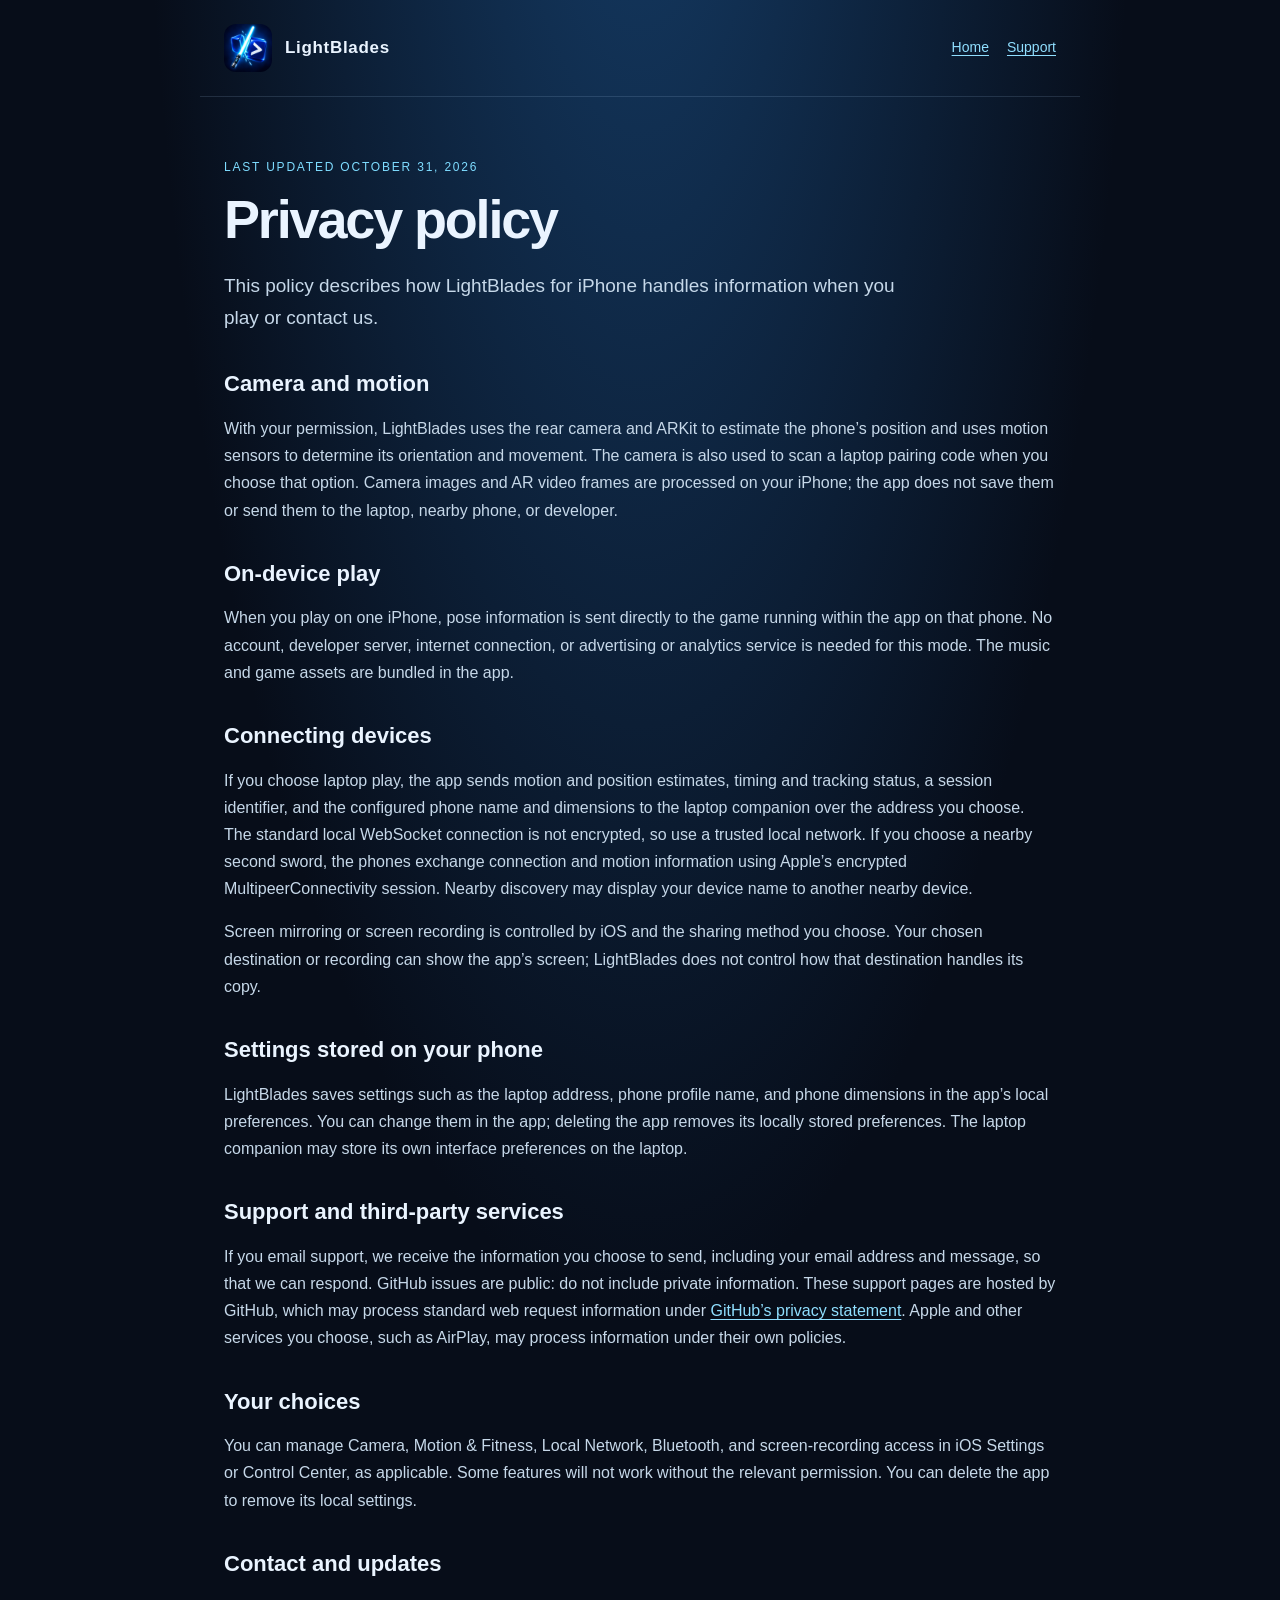
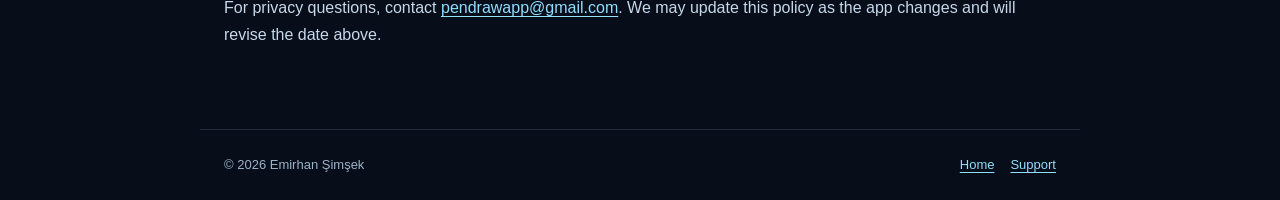
==== privacy.html @ 12b4bb8f "Add LightBlades support and privacy pages" ====
<!doctype html><html lang="en"><head><meta charset="utf-8"><meta name="viewport" content="width=device-width,initial-scale=1"><meta name="description" content="Privacy policy for LightBlades for iPhone."><title>Privacy policy · LightBlades</title><link rel="stylesheet" href="assets/style.css"><link rel="icon" href="assets/icon.png"></head><body>
<header><img src="assets/icon.png" alt=""><strong>LightBlades</strong><nav><a href="index.html">Home</a><a href="support.html">Support</a></nav></header><main>
<p class="eyebrow">Last updated October 31, 2026</p><h1>Privacy policy</h1><p class="lead">This policy describes how LightBlades for iPhone handles information when you play or contact us.</p>
<h2>Camera and motion</h2><p>With your permission, LightBlades uses the rear camera and ARKit to estimate the phone’s position and uses motion sensors to determine its orientation and movement. The camera is also used to scan a laptop pairing code when you choose that option. Camera images and AR video frames are processed on your iPhone; the app does not save them or send them to the laptop, nearby phone, or developer.</p>
<h2>On-device play</h2><p>When you play on one iPhone, pose information is sent directly to the game running within the app on that phone. No account, developer server, internet connection, or advertising or analytics service is needed for this mode. The music and game assets are bundled in the app.</p>
<h2>Connecting devices</h2><p>If you choose laptop play, the app sends motion and position estimates, timing and tracking status, a session identifier, and the configured phone name and dimensions to the laptop companion over the address you choose. The standard local WebSocket connection is not encrypted, so use a trusted local network. If you choose a nearby second sword, the phones exchange connection and motion information using Apple’s encrypted MultipeerConnectivity session. Nearby discovery may display your device name to another nearby device.</p>
<p>Screen mirroring or screen recording is controlled by iOS and the sharing method you choose. Your chosen destination or recording can show the app’s screen; LightBlades does not control how that destination handles its copy.</p>
<h2>Settings stored on your phone</h2><p>LightBlades saves settings such as the laptop address, phone profile name, and phone dimensions in the app’s local preferences. You can change them in the app; deleting the app removes its locally stored preferences. The laptop companion may store its own interface preferences on the laptop.</p>
<h2>Support and third-party services</h2><p>If you email support, we receive the information you choose to send, including your email address and message, so that we can respond. GitHub issues are public: do not include private information. These support pages are hosted by GitHub, which may process standard web request information under <a href="https://docs.github.com/en/site-policy/privacy-policies/github-general-privacy-statement">GitHub’s privacy statement</a>. Apple and other services you choose, such as AirPlay, may process information under their own policies.</p>
<h2>Your choices</h2><p>You can manage Camera, Motion &amp; Fitness, Local Network, Bluetooth, and screen-recording access in iOS Settings or Control Center, as applicable. Some features will not work without the relevant permission. You can delete the app to remove its local settings.</p>
<h2>Contact and updates</h2><p>For privacy questions, contact <a href="mailto:pendrawapp@gmail.com?subject=LightBlades%20privacy">pendrawapp@gmail.com</a>. We may update this policy as the app changes and will revise the date above.</p></main>
<footer><span>© 2026 Emirhan Şimşek</span><nav><a href="index.html">Home</a><a href="support.html">Support</a></nav></footer></body></html>
---- assets/style.css ----
:root{color-scheme:dark;font-family:-apple-system,BlinkMacSystemFont,"Segoe UI",sans-serif;background:#070d19;color:#eaf4ff}
*{box-sizing:border-box}body{margin:0;background:radial-gradient(ellipse at 50% -20%,#153d68 0,transparent 55%),#070d19;min-height:100vh;line-height:1.7}a{color:#90dfff;text-underline-offset:3px}a:hover{color:white}header,main,footer{max-width:880px;margin:auto;padding:24px}header{display:flex;align-items:center;gap:13px;border-bottom:1px solid #b4dbff24}header img{width:48px;height:48px;border-radius:12px}header strong{font-size:17px;letter-spacing:.04em}header nav{margin-left:auto;display:flex;gap:18px;font-size:14px}main{padding-top:48px;padding-bottom:64px}h1{font-size:clamp(34px,6vw,54px);line-height:1.12;letter-spacing:-.04em;margin:0 0 20px}h2{font-size:22px;line-height:1.3;margin:36px 0 10px}p,li{color:#c6d8e9}li{padding:4px 0}.eyebrow{font-size:12px;letter-spacing:.15em;color:#7edcff;text-transform:uppercase}.lead{font-size:19px;max-width:680px}.actions{display:flex;gap:12px;flex-wrap:wrap;margin:30px 0}.button{display:inline-block;padding:10px 17px;border:1px solid #5bbff066;border-radius:10px;text-decoration:none;background:#173c5b;color:#f4fbff;font-weight:600}.card{border:1px solid #b4dbff24;border-radius:16px;padding:20px 24px;background:#12263c99;margin:20px 0}.card h2{margin-top:0}footer{border-top:1px solid #b4dbff24;display:flex;justify-content:space-between;gap:16px;color:#9bb3c9;font-size:13px}footer nav{display:flex;gap:16px}@media(max-width:480px){header,main,footer{padding-left:18px;padding-right:18px}header nav{gap:10px;font-size:12px}main{padding-top:32px}footer{flex-direction:column}}
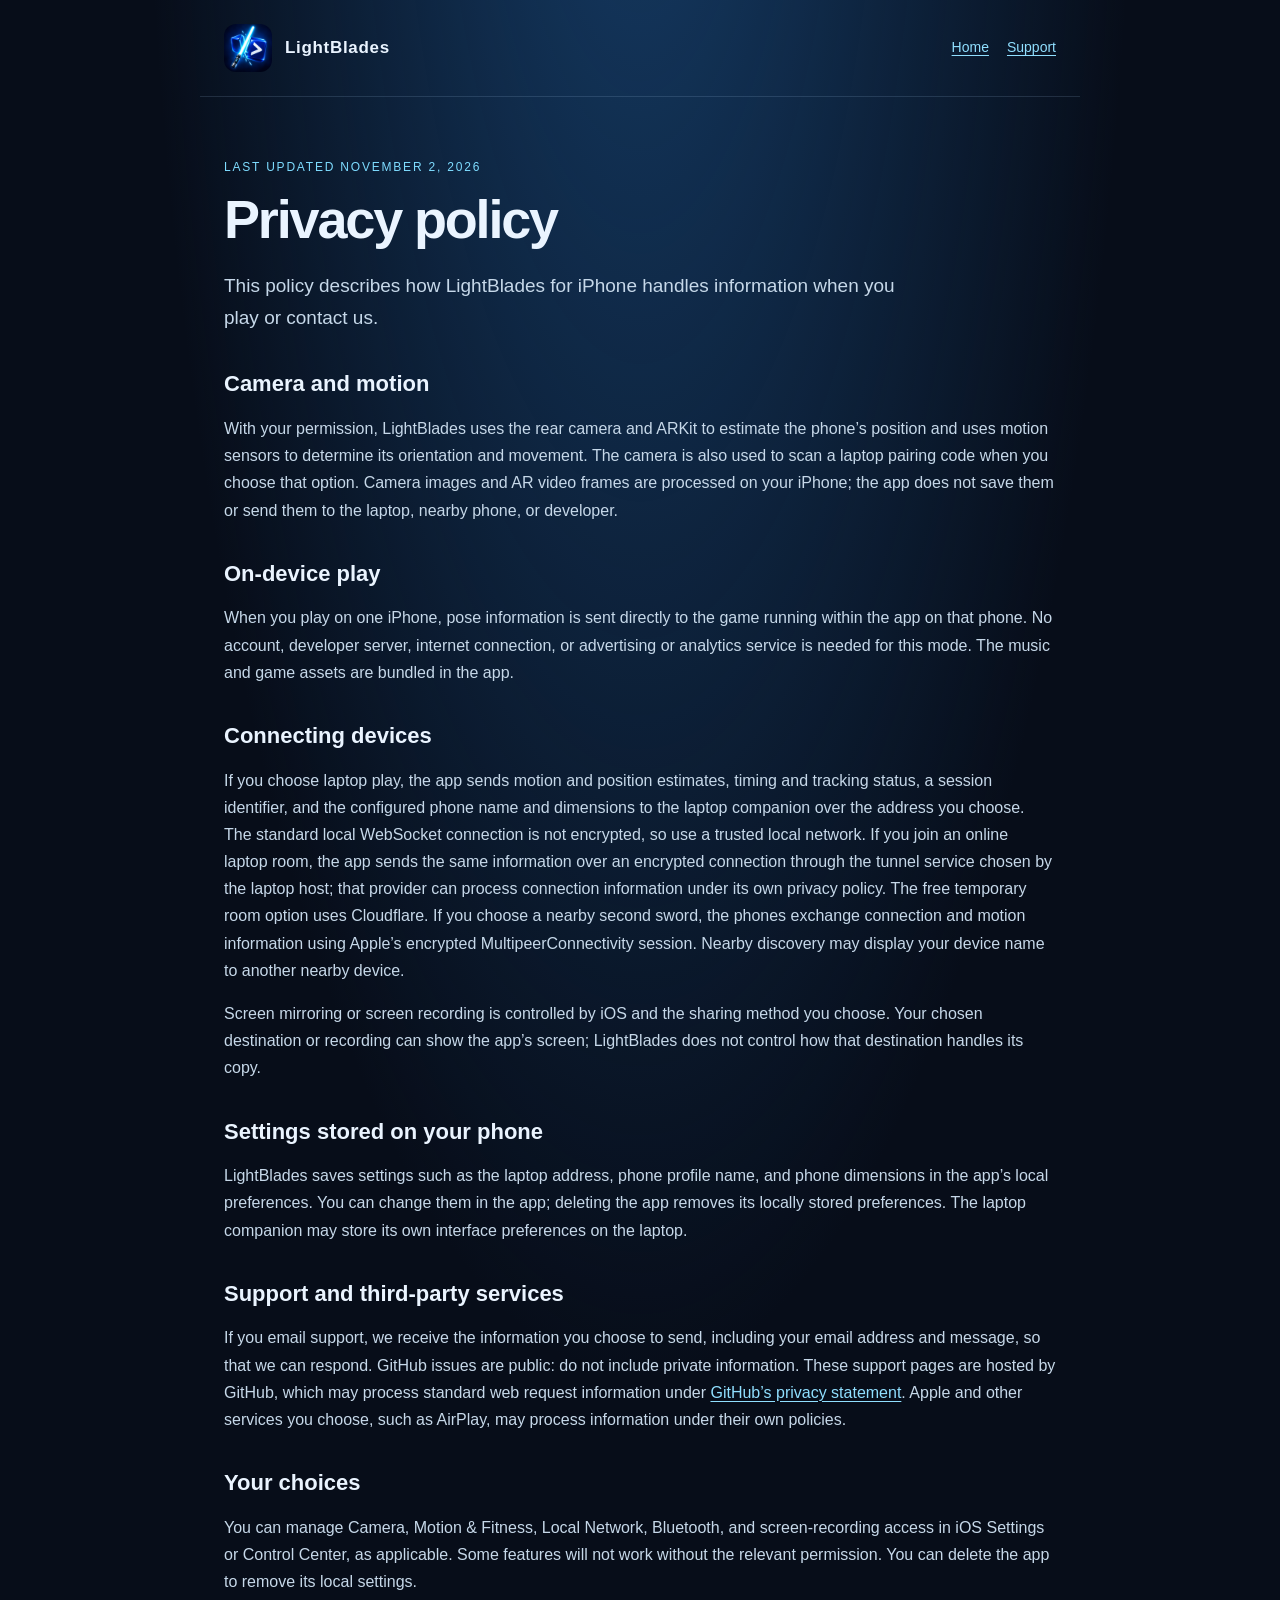
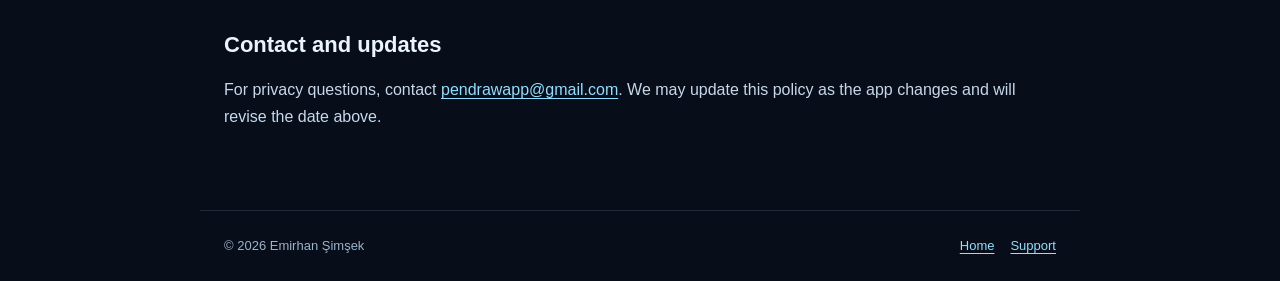
==== commit 413a78a3: "Document secure online room connections" ====
--- a/privacy.html
+++ b/privacy.html
@@ -1,9 +1,9 @@
 <!doctype html><html lang="en"><head><meta charset="utf-8"><meta name="viewport" content="width=device-width,initial-scale=1"><meta name="description" content="Privacy policy for LightBlades for iPhone."><title>Privacy policy · LightBlades</title><link rel="stylesheet" href="assets/style.css"><link rel="icon" href="assets/icon.png"></head><body>
 <header><img src="assets/icon.png" alt=""><strong>LightBlades</strong><nav><a href="index.html">Home</a><a href="support.html">Support</a></nav></header><main>
-<p class="eyebrow">Last updated October 31, 2026</p><h1>Privacy policy</h1><p class="lead">This policy describes how LightBlades for iPhone handles information when you play or contact us.</p>
+<p class="eyebrow">Last updated November 2, 2026</p><h1>Privacy policy</h1><p class="lead">This policy describes how LightBlades for iPhone handles information when you play or contact us.</p>
 <h2>Camera and motion</h2><p>With your permission, LightBlades uses the rear camera and ARKit to estimate the phone’s position and uses motion sensors to determine its orientation and movement. The camera is also used to scan a laptop pairing code when you choose that option. Camera images and AR video frames are processed on your iPhone; the app does not save them or send them to the laptop, nearby phone, or developer.</p>
 <h2>On-device play</h2><p>When you play on one iPhone, pose information is sent directly to the game running within the app on that phone. No account, developer server, internet connection, or advertising or analytics service is needed for this mode. The music and game assets are bundled in the app.</p>
-<h2>Connecting devices</h2><p>If you choose laptop play, the app sends motion and position estimates, timing and tracking status, a session identifier, and the configured phone name and dimensions to the laptop companion over the address you choose. The standard local WebSocket connection is not encrypted, so use a trusted local network. If you choose a nearby second sword, the phones exchange connection and motion information using Apple’s encrypted MultipeerConnectivity session. Nearby discovery may display your device name to another nearby device.</p>
+<h2>Connecting devices</h2><p>If you choose laptop play, the app sends motion and position estimates, timing and tracking status, a session identifier, and the configured phone name and dimensions to the laptop companion over the address you choose. The standard local WebSocket connection is not encrypted, so use a trusted local network. If you join an online laptop room, the app sends the same information over an encrypted connection through the tunnel service chosen by the laptop host; that provider can process connection information under its own privacy policy. The free temporary room option uses Cloudflare. If you choose a nearby second sword, the phones exchange connection and motion information using Apple’s encrypted MultipeerConnectivity session. Nearby discovery may display your device name to another nearby device.</p>
 <p>Screen mirroring or screen recording is controlled by iOS and the sharing method you choose. Your chosen destination or recording can show the app’s screen; LightBlades does not control how that destination handles its copy.</p>
 <h2>Settings stored on your phone</h2><p>LightBlades saves settings such as the laptop address, phone profile name, and phone dimensions in the app’s local preferences. You can change them in the app; deleting the app removes its locally stored preferences. The laptop companion may store its own interface preferences on the laptop.</p>
 <h2>Support and third-party services</h2><p>If you email support, we receive the information you choose to send, including your email address and message, so that we can respond. GitHub issues are public: do not include private information. These support pages are hosted by GitHub, which may process standard web request information under <a href="https://docs.github.com/en/site-policy/privacy-policies/github-general-privacy-statement">GitHub’s privacy statement</a>. Apple and other services you choose, such as AirPlay, may process information under their own policies.</p>
